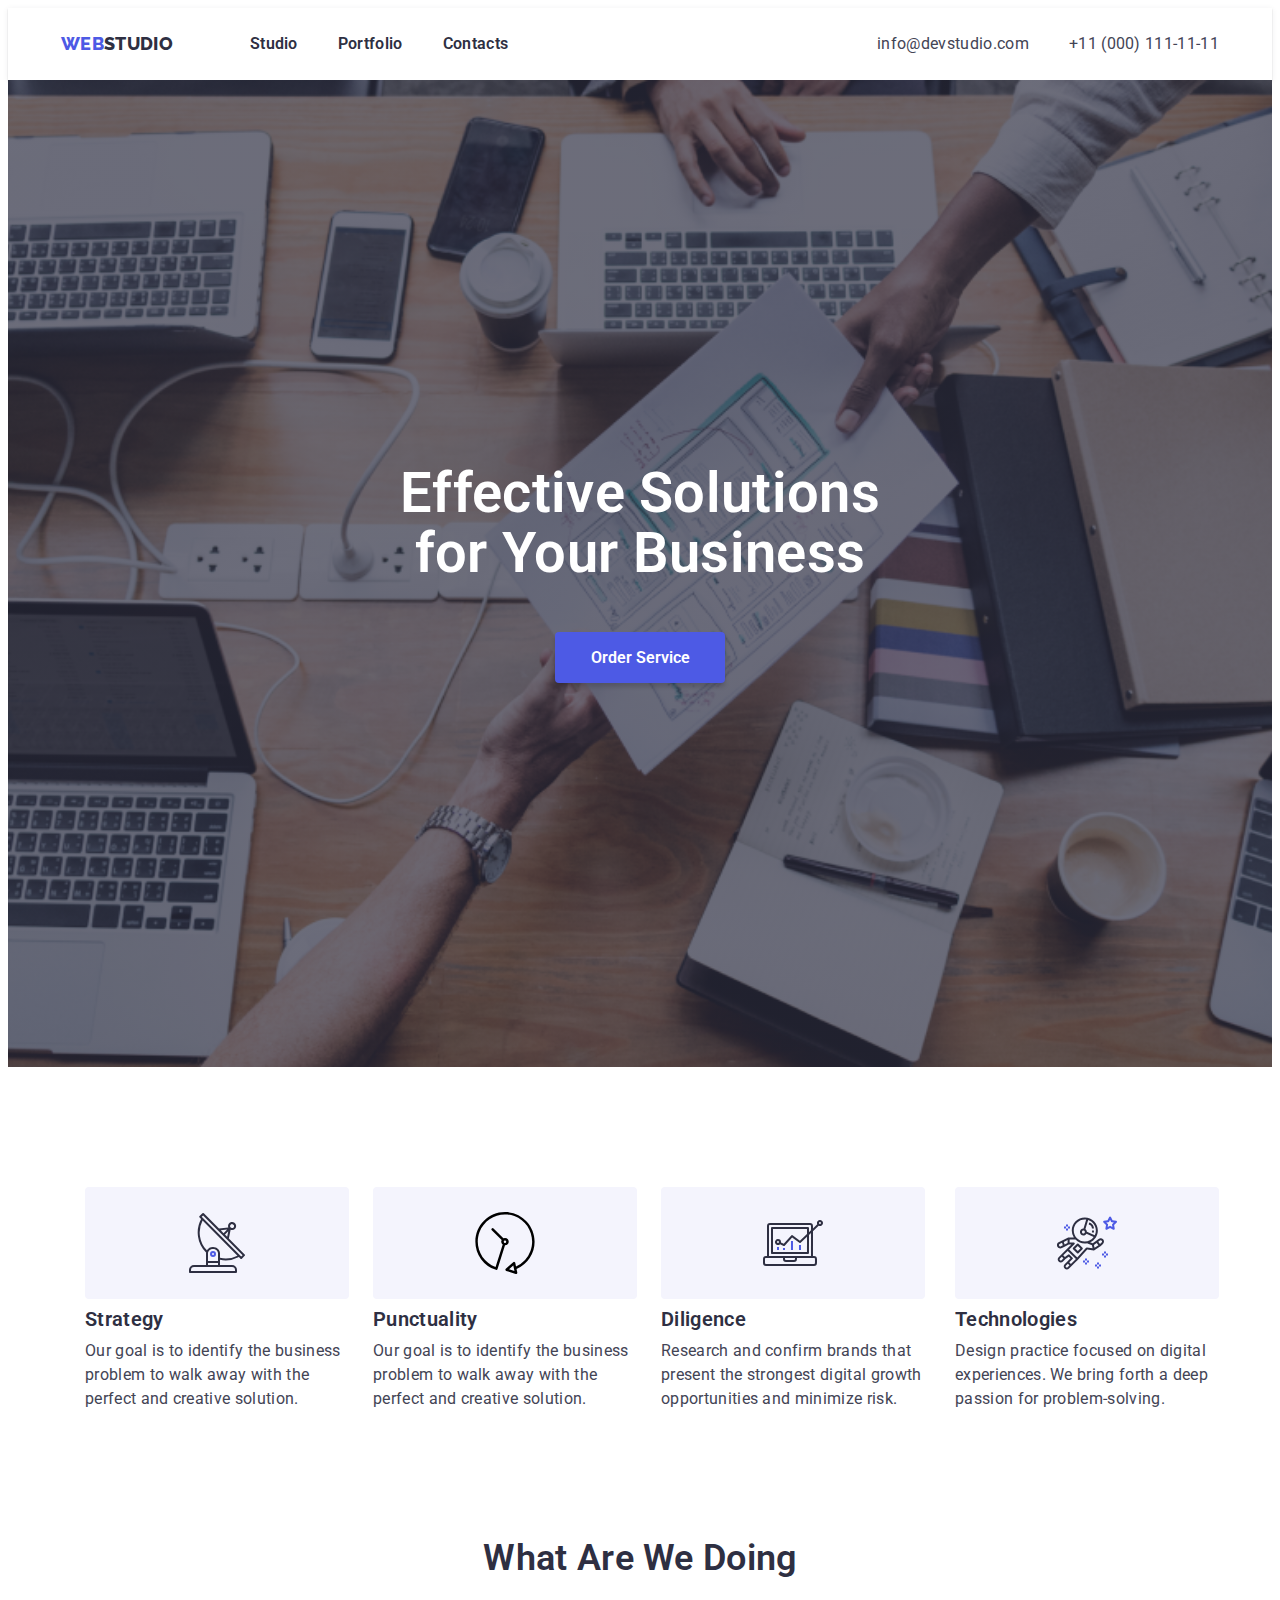
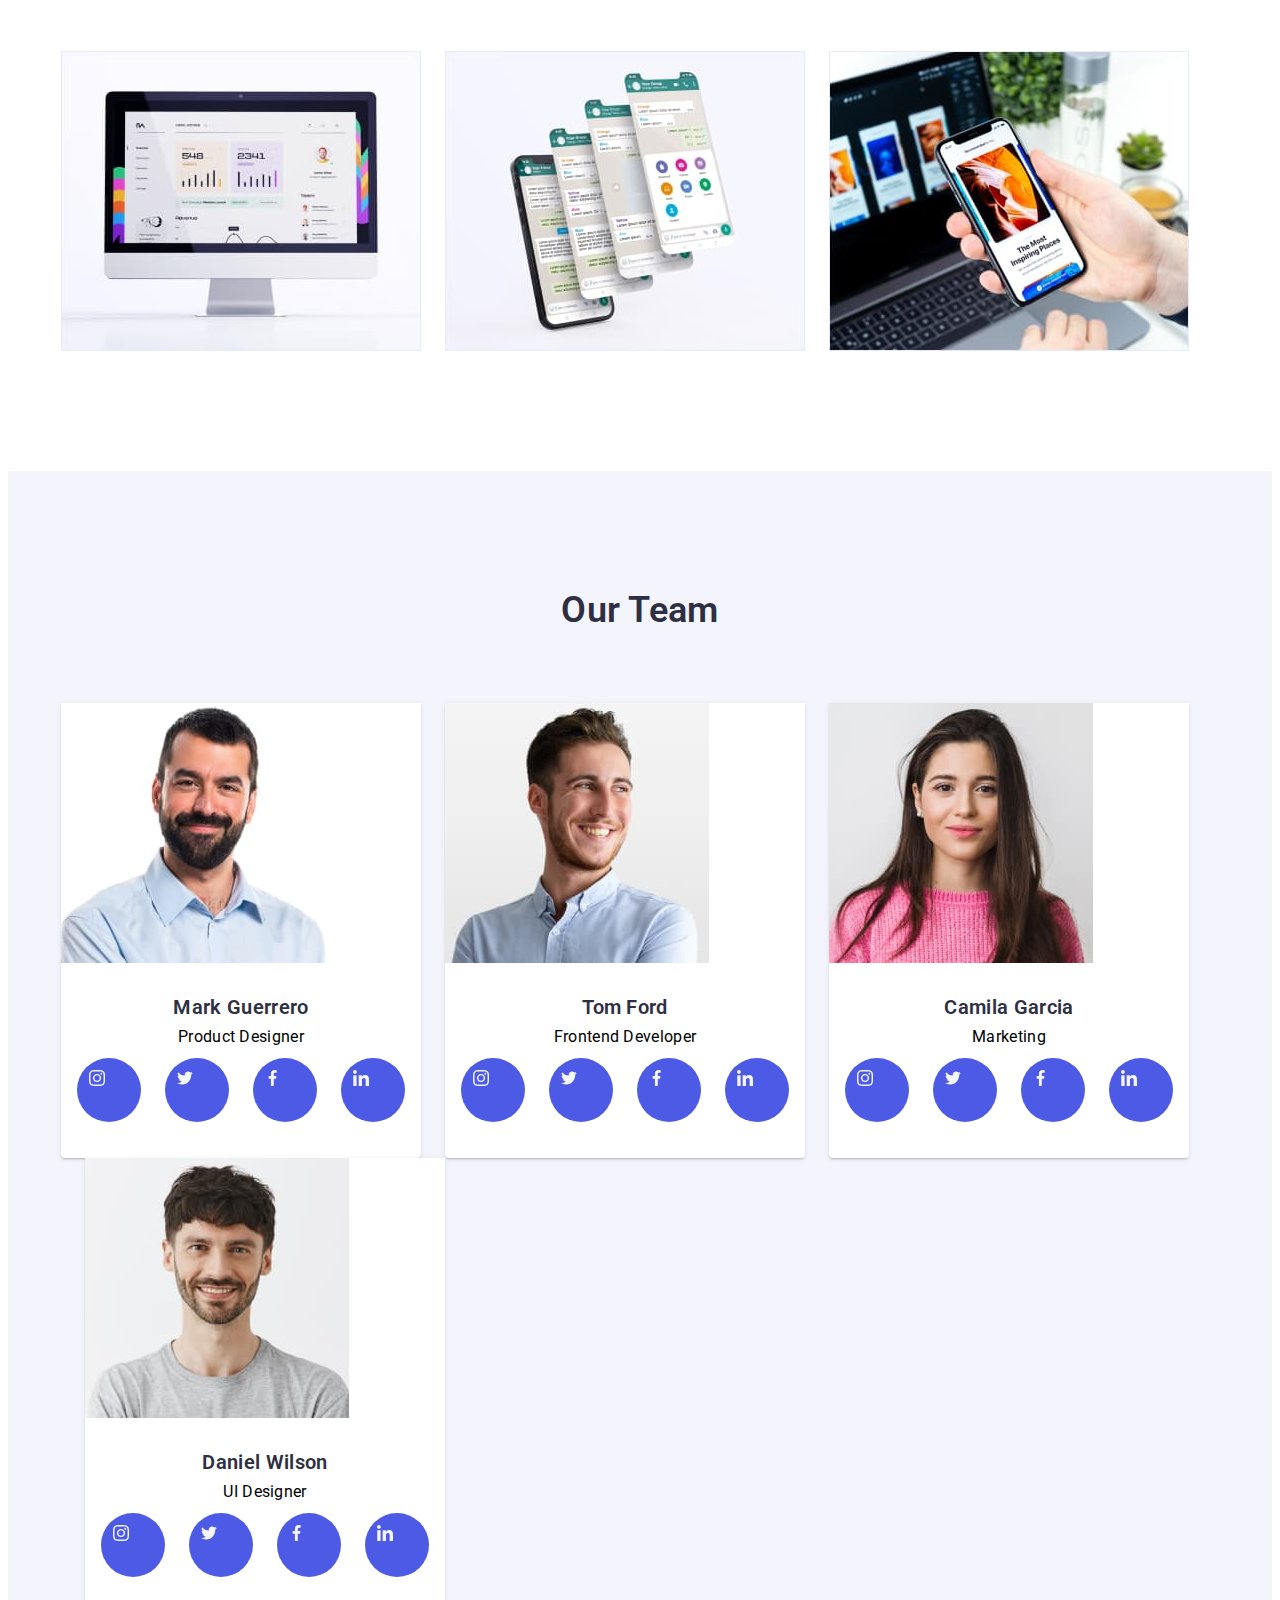
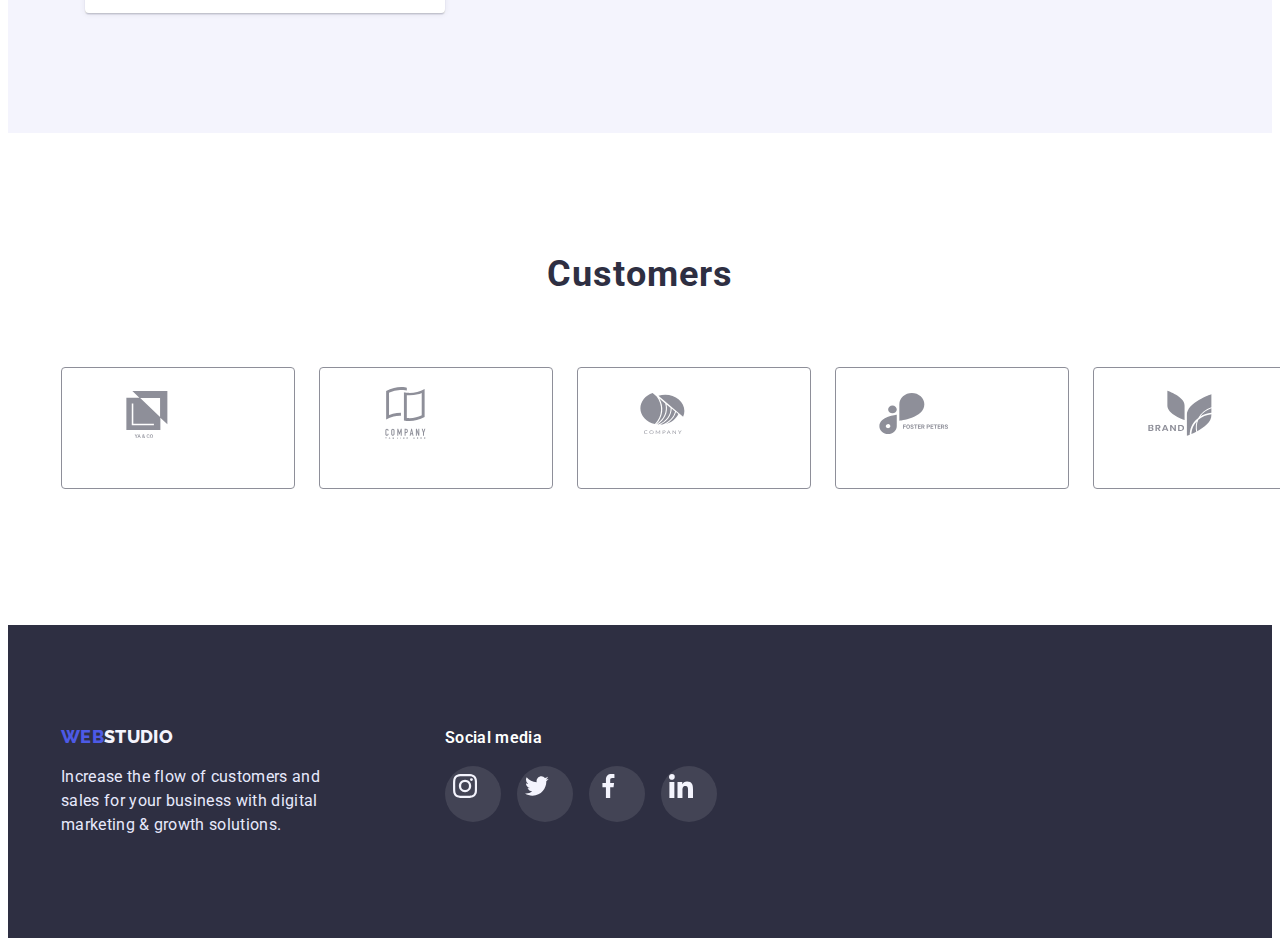
==== index.html @ e70487bf "code for HW4" ====
<!DOCTYPE html>
<html lang="en">
  <head>
    <meta charset="UTF-8" />
    <meta http-equiv="X-UA-Compatible" content="IE=edge" />
    <meta name="viewport" content="width=device-width, initial-scale=1.0" />
    <title>Webstudio</title>
    <link rel="preconnect" href="https://fonts.googleapis.com">
<link rel="preconnect" href="https://fonts.gstatic.com" crossorigin>
<link href="https://fonts.googleapis.com/css2?family=Raleway:wght@700;800&family=Roboto:wght@400;500;700;900&display=swap" rel="stylesheet">
    <link
      rel="stylesheet"
      href="https://cdnjs.cloudflare.com/ajax/libs/modern-normalize/1.1.0/modern-normalize.min.css"
      integrity="sha512-wpPYUAdjBVSE4KJnH1VR1HeZfpl1ub8YT/NKx4PuQ5NmX2tKuGu6U/JRp5y+Y8XG2tV+wKQpNHVUX03MfMFn9Q=="
      crossorigin="anonymous"
      referrerpolicy="no-referrer"
    />
    <link rel="stylesheet" href="css/styles.css" />
  </head>
  <body>
    <div class="header-box">
      <header class="container">
        <div class="top-menu">
          <nav class="top-menu-nav">
            <a class="references" href="/">
              <span class="logo-part1"> Web</span
              ><span class="logo-part2">studio</span>
            </a>
            <ul class="list navigation-row">
              <li class="item">
                <a class="references menu" href="/"> Studio</a>
              </li>
              <li class="item">
                <a class="references menu" href="porfolio.html"> Portfolio</a>
              </li>
              <li class="item">
                <a class="references menu" href="/"> Contacts</a>
              </li>
            </ul>
          </nav>

          <ul class="list contacts-row">
            <li class="item">
              <a class="references contacts" href="mailto:info@devstudio.com"
                >info@devstudio.com</a
              >
            </li>
            <li class="item">
              <a class="references contacts" href="tel:+110001111111"
                >+11 (000) 111-11-11</a
              >
            </li>
          </ul>
        </div>
      </header>
    </div>
    <main>
      <section class="hero">
        <h1 class="hero-title">Effective Solutions for Your Business</h1>
        <button type="button" class="button">
          <span class="button-text">Order Service</span>
        </button>
      </section>
        <section class="section ">
          <div class="container">
          <!--Delite h2text with CSS-->
          <h2 class="hide">About us</h2>
          <ul class="list about-description">
            <li class="item icon-background">
              <div class="item-icon">
              <svg class="icon-description" >
                <use href="./images/icons.svg#icon-antenna"></use>
              </svg>
              </div>
              <h3 class="about-titles">Strategy</h3>
              <p class="about-text">
                Our goal is to identify the business problem to walk away with
                the perfect and creative solution.
              </p>
            </li>
            <li class="item icon-background">
              <div class="item-icon">
                <svg class="icon-description">
                  <use href="./images/icons.svg#icon-clock"></use>
                </svg>
              </div>
              <h3 class="about-titles">Punctuality</h3>
              <p class="about-text">
                Our goal is to identify the business problem to walk away with
                the perfect and creative solution.
              </p>
            </li>
            <li class="item icon-background">
              <div class="item-icon">
                <svg class="icon-description">
                  <use href="./images/icons.svg#icon-diagram-1"></use>
                </svg>
              </div>
              <h3 class="about-titles">Diligence</h3>
              <p class="about-text">
                Research and confirm brands that present the strongest digital
                growth opportunities and minimize risk.
              </p>
            </li>
            <li class="item icon-background">
              <div class="item-icon">
                 <svg class="icon-description">
                  <use href="./images/icons.svg#icon-astronaut-1"></use>
                </svg>
                 </div>
              <h3 class="about-titles">Technologies</h3>
              <p class="about-text">
                Design practice focused on digital experiences. We bring forth a
                deep passion for problem-solving.
              </p>
            </li>
          </ul>
          </div>
        </section>
        <section class="section-no-padding">
          <div class="container">
          <h2 class="product-title">What are we doing</h2>
          <ul class="list product-list">
            <li class="item">
              <img
                src="./images/laptop.jpg"
                alt="Design_for_laptops"
                width="360"
              />
            </li>
            <li class="item">
              <img
                src="./images/mobile.jpg"
                alt="Design_for_mobile_phones"
                width="360"
              />
            </li>
            <li class="item">
              <img
                src="./images/adaptive.jpg"
                alt="Adaptive_design"
                width="360"
              />
            </li>
          </ul>
          </div>
        </section>
      <section class="team section">
        <div class="container">
          <h2 class="team-title">Our Team</h2>
          <ul class="list team-list">
            <li class="item">
              <article class="card">
                <img
                  src="./images/mark.jpg"
                  alt="Picture_of_Product_Designer"
                  width="264"
                />
                <div class="card-description">
                  <h3 class="picture-title">Mark Guerrero</h3>
                  <p class="profession">Product Designer</p>
                
                <ul class="sm-list">
                  <li class="item"> <a href='/' class="sm-button"> <svg class="sm-icon">
                    <use href="./images/icons.svg#icon-instagram-2"></use>
                  </svg> </a></li>
                   <li class="item"> <a href='/' class="sm-button"> <svg class="sm-icon">
                    <use href="./images/icons.svg#icon-twiter"></use>
                  </svg></a> </li>
                   <li class="item"> <a href='/' class="sm-button"> <svg class="sm-icon">
                    <use href="./images/icons.svg#icon-facebook"></use>
                  </svg> </a></li>
                  <li class="item"> <a href='/' class="sm-button"> <svg class="sm-icon"> 
                    <use href="./images/icons.svg#icon-linkedin-1"></use>
                  </svg> </a> </li>
                </ul>
                </div>
              </article>
            </li>
            <li class="item">
              <article class="card">
                <img
                  src="./images/tom.jpg"
                  alt="Frontend_Developerr"
                  width="264"
                />
                <div class="card-description">
                  <h3 class="picture-title">Tom Ford</h3>
                  <p class="profession">Frontend Developer</p>
                  <ul class="sm-list">
                  <li class="item"> <a href='/' class="sm-button"> <svg class="sm-icon">
                    <use href="./images/icons.svg#icon-instagram-2"></use>
                  </svg> </a></li>
                   <li class="item"> <a href='/' class="sm-button"> <svg class="sm-icon">
                    <use href="./images/icons.svg#icon-twiter"></use>
                  </svg></a> </li>
                   <li class="item"> <a href='/' class="sm-button"> <svg class="sm-icon">
                    <use href="./images/icons.svg#icon-facebook"></use>
                  </svg> </a></li>
                  <li class="item"> <a href='/' class="sm-button"> <svg class="sm-icon"> 
                    <use href="./images/icons.svg#icon-linkedin-1"></use>
                  </svg> </a> </li>
                </ul>
                </div>
              </article>
            </li>
            <li class="item">
              <article class="card">
                <img
                  src="./images/camilla.jpg"
                  alt="Picture_of_Marketingr"
                  width="264"
                />
                <div class="card-description">
                  <h3 class="picture-title">Camila Garcia</h3>
                  <p class="profession">Marketing</p>
                  <ul class="sm-list">
                  <li class="item"> <a href='/' class="sm-button"> <svg class="sm-icon">
                    <use href="./images/icons.svg#icon-instagram-2"></use>
                  </svg> </a></li>
                   <li class="item"> <a href='/' class="sm-button"> <svg class="sm-icon">
                    <use href="./images/icons.svg#icon-twiter"></use>
                  </svg></a> </li>
                   <li class="item"> <a href='/' class="sm-button"> <svg class="sm-icon">
                    <use href="./images/icons.svg#icon-facebook"></use>
                  </svg> </a></li>
                  <li class="item"> <a href='/' class="sm-button"> <svg class="sm-icon"> 
                    <use href="./images/icons.svg#icon-linkedin-1"></use>
                  </svg> </a> </li>
                </ul>
                </div>
              </article>
            </li>
            <li class="item">
              <article class="card">
                <img
                  src="./images/daniel.jpg"
                  alt="Picture_of_UI_Designer"
                  width="264"
                />
                <div class="card-description">
                  <h3 class="picture-title">Daniel Wilson</h3>
                  <p class="profession">UI Designer</p>
                  <ul class="sm-list">
                  <li class="item"> <a href='/' class="sm-button"> <svg class="sm-icon">
                    <use href="./images/icons.svg#icon-instagram-2"></use>
                  </svg> </a></li>
                   <li class="item"> <a href='/' class="sm-button"> <svg class="sm-icon">
                    <use href="./images/icons.svg#icon-twiter"></use>
                  </svg></a> </li>
                   <li class="item"> <a href='/' class="sm-button"> <svg class="sm-icon">
                    <use href="./images/icons.svg#icon-facebook"></use>
                  </svg> </a></li>
                  <li class="item"> <a href='/' class="sm-button"> <svg class="sm-icon"> 
                    <use href="./images/icons.svg#icon-linkedin-1"></use>
                  </svg> </a> </li>
                </ul>
                </div>
              </article>
            </li>
          </ul>
        </div>
      </section>
      <section class="section">
        <div class="container">
        <h2 class="customers-title">Customers</h2>
        <ul class="customers-list">
          <li class="item"> <a class="customers-logo" href="/">
           <svg class="customers-icon" width="104" height="56">
          <use href="./images/icons.svg#icon-yako"></use>
           </svg>
          </a>
          </li>
            <li class="item"> <a class="customers-logo" href="/">
           </svg>
           <svg class="customers-icon">
          <use href="./images/icons.svg#icon-company_flag"></use>
           </svg>
          </a>
          </li>
            <li class="item"> <a  class="customers-logo" href="/">
           <svg class="customers-icon">
          <use href="./images/icons.svg#icon-company_nut"></use>
           </svg>
          </a>
          </li>
            <li class="item"> <a class="customers-logo" href="/">
           <svg class="customers-icon">
          <use href="./images/icons.svg#icon-foster_peters"></use>
           </svg>
          </a>
          </li>
            <li class="item"> <a class="customers-logo" href="/">
           <svg class="customers-icon">
          <use href="./images/icons.svg#icon-brand_leaf"></use>
           </svg>
          </a>
          </li>
           <li class="item"> <a class="customers-logo" href="/">
           <svg class="customers-icon">
          <use href="./images/icons.svg#icon-company_cube"></use>
           </svg>
          </a>
          </li>
        </ul>
        </div>
      </section>
    </main>
    <footer class="footer">
      <div class="container footer-content">
        <div class="footer-description">
        <a class="references" href="/">
          <span class="logo-part1"> Web</span
          ><span class="logo-footer">studio</span>
        </a>
        <p class="footer-text">
          Increase the flow of customers and sales for your business with
          digital marketing & growth solutions.
        </p>
        </div>
        <div class="footer-sm">
          <p class="footer-sm-text">Social media</p>
          <ul class="sm-list">
                  <li class="sm-item"> <a href='/' class="footer-sm-button"> <svg class="footer-sm-icon">
                    <use href="./images/icons.svg#icon-instagram-2"></use>
                  </svg> </a></li>
                   <li class="sm-item"> <a href='/' class="footer-sm-button"> <svg class="footer-sm-icon">
                    <use href="./images/icons.svg#icon-twiter"></use>
                  </svg></a> </li>
                   <li class="sm-item"> <a href='/' class="footer-sm-button"> <svg class="footer-sm-icon">
                    <use href="./images/icons.svg#icon-facebook"></use>
                  </svg> </a></li>
                  <li class="sm-item"> <a href='/' class="footer-sm-button"> <svg class="footer-sm-icon"> 
                    <use href="./images/icons.svg#icon-linkedin-1"></use>
                  </svg> </a> </li>
                </ul>
        </div>
      </div>
    </footer>
  </body>
</html>
---- css/styles.css ----
:root {
    --primary-title-color: #2E2F42;
    --primary-text-color: #434455;
}

body {
    font-family: 'Roboto', sans-serif;
    background-color: #FFFFFF;
    letter-spacing: 0.02em;
}

h1, h2, h3, h4, h5, h6, p {
    margin-top:0;
    margin-bottom: 0;
}
img {
    display: block;
    max-width: 100%;
}

.list {
    list-style-type: none;
    padding: 0;
    margin: 0;
}

.references {
    display: block;
    text-decoration: none;
    color: inherit;
}
.container {
    width: 1158px;
    padding-right: 15px ;
    padding-left: 15px;
    margin-right: auto;
    margin-left: auto;
} 

.header-box {
    box-shadow: 0px 2px 1px rgba(46, 47, 66, 0.08), 0px 1px 1px rgba(46, 47, 66, 0.16), 0px 1px 6px rgba(46, 47, 66, 0.08);
}

.logo-part1 {
    font-family: 'Raleway', sans-serif;
    text-transform: uppercase;
    color:#4D5AE5;
    font-weight: 800;
    font-size: 18px;
    line-height: 1.33;
}

.logo-part2 {
    font-family: 'Raleway', sans-serif;
    text-transform: uppercase;
    color: var(--primary-title-color);
    font-weight: 800;
    font-size: 18px;
    line-height: 1.33;   
}

.menu {
    font-weight: 600;
    font-size: 16px;
    line-height: 1.5;
    color: var(--primary-title-color);
    padding-top: 24px;
    padding-bottom: 24px;

}
.menu:hover,
.menu:focus {
    color: #434455;
}
.menu:active {
    color: #4D5AE5;
}

.navigation-row {
    display: flex;
    margin-left: 77px;
    
}

.navigation-row .item + .item{
    margin-left: 40px;
}
.contacts {
    font-size: 16px;
    line-height: 1.5;
    color: var(--primary-text-color);
    padding-top: 24px;
    padding-bottom: 24px;
}

.contacts:hover,
.contacts:focus {
    color: #4D5AE5;
}
.contacts-row {
    display:flex;
    margin-left: auto;

}
.contacts-row .item +.item {
    margin-left: 40px;
}
.top-menu {
    display: flex;
    align-items: center;
    justify-content: flex-start;

}
.top-menu-nav {
    display: flex;
    align-items: center;
    justify-content: flex-start;
}

.hero{
    background-color: #2E2F42;
    text-align: center;
    align-items: center;
    justify-content: center;
    padding-top: 192px;
    padding-bottom: 192px;
    display: flex;
    flex-direction: column;
    max-width: 1440px;
    min-height: 603px;
    background-image: linear-gradient(to right, rgba(46, 47, 66, 0.7), rgba(46, 47, 66, 0.7)), url(../images/people-office.png);
    background-repeat: no-repeat;
    background-size: cover;
    background-position: center;
    margin-left: auto;
    margin-right: auto;
}

.hero-title {
    font-weight: 600;
    font-size: 56px;
    line-height: 1.07;
    text-align: center;
    color: #FFFFFF;
    margin-bottom: 48px;
    max-width: 492px;
    display: inline-block;
}
    
.button {
    min-width: 170px;
    height: 51px;
    background: #4D5AE5;
    font-family: inherit;
    cursor: pointer;
    box-shadow: 0px 4px 4px rgba(0, 0, 0, 0.15);
    border-radius: 4px;
    padding: 16px 32px;
    border: none ;
}
.button:hover, 
.button:focus {
    background-color: #4D5AE5;
    box-shadow: 0px 4px 4px rgba(0, 0, 0, 0.15);
    color: #FFFFFF;
}

.button:active {
    background-color: #404BBF;
    color: #FFFFFF;
}

.button-text {
    font-weight: 600;
    font-size: 16px;
    line-height: 1.19;
    color: #FFFFFF;
}
.section {
    padding-top: 120px;
    padding-bottom: 120px;    
}

.section-no-padding {
    padding-top: 0;
    padding-bottom: 0;
}

.hide {
    display: none;
}

.about-description {
    display:flex;
    padding: 0;
    margin: 0;
}
.about-description .item {
    display: block;
    margin-bottom: 8px;
    margin-left: 24px;
    background-position: center;
    border-radius: 4px;
}

.item-icon {
    display: flex;
    justify-content: center;
    align-items: center;
    height: 112px;
    width: 264px;
    border-radius: 4px;
    background-position: center;
    background-color: #F4F4FD;
    margin-bottom: 8px;
 }

.icon-description {
    display: block;
    width: 60px;
    height: 64px;   
}

.icon-description:::before {
    background-color: #F4F4FD;
    height: 112px;
    width: 264px;
}
.about-titles {
    font-weight: 600;
    font-size: 20px;
    line-height: 1.2;
    color: var(--primary-title-color);
    margin-bottom: 8px;
    
}

.about-text {
    font-size: 16px;
    line-height: 1.5;
    color: var(--primary-text-color);
}

.product-title, .team-title {
    font-weight: 600;
    font-size: 36px;
    line-height: 1.11;
    text-align: center;
    text-transform: capitalize;  
    color: var(--primary-title-color);
    margin-bottom: 72px;
}

.product-list {
    display: flex;
    flex-wrap: wrap;
    margin-left: -24px;
    margin-bottom: 120px;
}

.product-list .item {
    max-width: calc(100% /3 - 24px);
    margin-left: 24px;
}

.team {
    background-color: #F4F4FD;
}

.team-list {
    display: flex;
    flex-wrap: wrap;
}

.team-list .item{
    background-color: #FFFFFF;
}

.team-list .item + .item {
    margin-left: 24px;
}

.card {
    box-shadow: 0px 1px 6px rgba(46, 47, 66, 0.08), 0px 1px 1px rgba(46, 47, 66, 0.16), 0px 2px 1px rgba(46, 47, 66, 0.08);
    border-radius: 0px 0px 4px 4px;
}

/* .card:hover > .references > img {
    visibility: hidden;
}

 .card:hover{
    width: 360px;
    height: 300px;
    background-color: #4D5AE5;
    padding: 40px 32px;
 } 

.card-img:hover {
    display:none
} */


.card-description {
    padding: 32px 16px 36px 16px;
    text-align: center;
}

.sm-list {
    display: flex;
    list-style-type: none;
    margin-top: 12px;
    padding: 0;
  
}

 .sm-button {
    display: block;
    width: 40px;
    height: 40px;
    margin: 0;
    background-color: #4D5AE5;
    border-radius: 50%;
    padding: 12px;
}

.sm-button .item + .item {
    margin-left:24px;
}
            
.sm-icon {
    display: block;
    width: 16px;
    height: 16px;
    background-position: center;
}

.picture-title {
    font-weight: 600;
    font-size: 20px;
    line-height: 1.2;
    color: var(--primary-title-color);
    margin-bottom: 8px;
}

.picture-description {
    font-size: 16px;
    line-height: 1.5;
    color: var(--primary-text-color);
}
.customers-title {
    font-family: 'Roboto';
    font-style: normal;
    font-weight: 700;
    font-size: 36px;
    line-height: 1.17;
    text-align: center;
    letter-spacing: 0.03em;    
     color: #2E2F42;
    margin-bottom: 72px;
}
.customers-list {
    display: flex;
    list-style-type: none;
    padding: 0;
}
.customers-list .item + .item {
    margin-left: 24px;
}

.customers-logo {
    display: block;
    width: 168px;
    height: 88px;
    fill: #4D5AE5;
    border: 1px solid #8E8F99;
    border-radius: 4px;
    padding: 16px 32px;
    margin: 0;
}


.customers-logo {
    display: block;
    width: 168px;
    height: 88px;
    color: #8E8F99;;
    fill: #8E8F99;
    border: 1px solid #8E8F99;
    border-radius: 4px;
    padding: 16px 32px;
    margin: 0;
}
.customers-icon {
    display: block;
    width: 104px;
    height: 56px;
    
}
.customers-logo:hover,
.customers-logo:focus {
    border: 1px solid #4D5AE5;
    fill: #4D5AE5;
}
    
.footer {
    background-color: #2E2F42;
    padding-top: 100px;
    padding-bottom: 100px;
}
.footer-content {
    display: flex;
    align-items: baseline;
}

.logo-footer {
    font-family: 'Raleway', sans-serif;
    text-transform: uppercase;
    color: #F4F4FD;
    font-weight: 800;
    font-size: 18px;
    line-height: 1.33;
}

.footer-text {
    font-size: 16px;
    line-height: 1.5;
    color: #E7E9FC;
    margin-top: 16px;
    
}
.footer-description {
width: 264px;
margin-right: 120px;
}

.footer-sm {
    width: 208px;
}
.footer-sm-text {
    font-style: normal;
    font-weight: 600;
    font-size: 16px;
    line-height: 1.5;  
    color: #FFFFFF;
    margin-bottom: 16px  ;

}

.footer-sm-button {
    display: block;
    width: 40px;
    height: 40px;
    background: rgba(255, 255, 255, 0.1);
    border-radius: 50%;
    padding: 8px;
}   
.footer-sm-button:hover,
.footer-sm-button:focus {
    background:#31D0AA;
}
.footer-sm-button:focus {
    background: #31D0AA;
}

.sm-list .sm-item + .sm-item {
    margin-left: 16px;
}
.footer-sm-icon {
    display: block;
    width: 24px;
    height: 24px;
    background-position: center;
}

.section-portfolio {
    padding-top: 96px;
    padding-bottom: 120px;
}

.button-menu {
    box-sizing: border-box;
    background-color:#E7E9FC;
    border: 1px solid #E7E9FC;
    border-radius: 4px;
    font-family: inherit;
    cursor: pointer;
    color: #4D5AE5;
    font-weight: 600;
    font-size: 16px;
    line-height: 1.5;
    letter-spacing: 0.04em;
    padding: 12px 24px;   
}

.button-menu:hover, 
.button-menu:focus {
    background-color: #4D5AE5;
    color: #FFFFFF;
    box-shadow: 0px 3px 1px rgba(0, 0, 0, 0.1), 0px 2px 1px rgba(0, 0, 0, 0.08), 0px 2px 2px rgba(0, 0, 0, 0.12);
    cursor: pointer;
}

.menu-position {
    display: flex;
    flex-wrap: wrap;
    justify-content: center;
    margin-bottom: 72px;
}

.menu-position .item + .item {
    margin-left: 24px;
}
.card-portfolio {
    border-radius: 0px 0px 4px 4px;
}
.card-portfolio:hover,
.card-portfolio:focus {
    box-shadow: 0px 1px 6px rgba(46, 47, 66, 0.08), 0px 1px 1px rgba(46, 47, 66, 0.16), 0px 2px 1px rgba(46, 47, 66, 0.08);
    
}
.portfolio-set {
    display: flex;
    flex-wrap: wrap; 
    margin-left:-24px;
    margin-top: -48px;
}

.portfolio-set .item {
    flex-basis: calc(100% / 3 - 24px);
    margin-left: 24px;
    margin-top: 48px;
}

.works-description {
    padding: 32px 16px;
    border-left: 0.5px solid #F4F4FD;
    border-right: 0.5px solid #F4F4FD;
    border-bottom: 0.5px solid #F4F4FD;
    box-shadow: 0px 1px 6px rgba(46, 47, 66, 0.08);
}

/* .hover-img:hover{
    width: 360px;
    height: 300px;
    background-color: #4D5AE5;
    padding: 40px 32px;

}
.hover-text {
    position: absolute;
    width: 1px;
    height: 1px;
    margin: -1px;
    border: 0;
    padding: 0;
    white-space: nowrap;
    clip-path: inset(100%);
    clip: rect(0 0 0 0);
     overflow: hidden;
    
}

.hover-text:hover {
font-family: 'Roboto';
    font-style: normal;
    font-weight: 400;
    font-size: 16px;
    line-height: 1.5;
    color: #F4F4FD;
} */
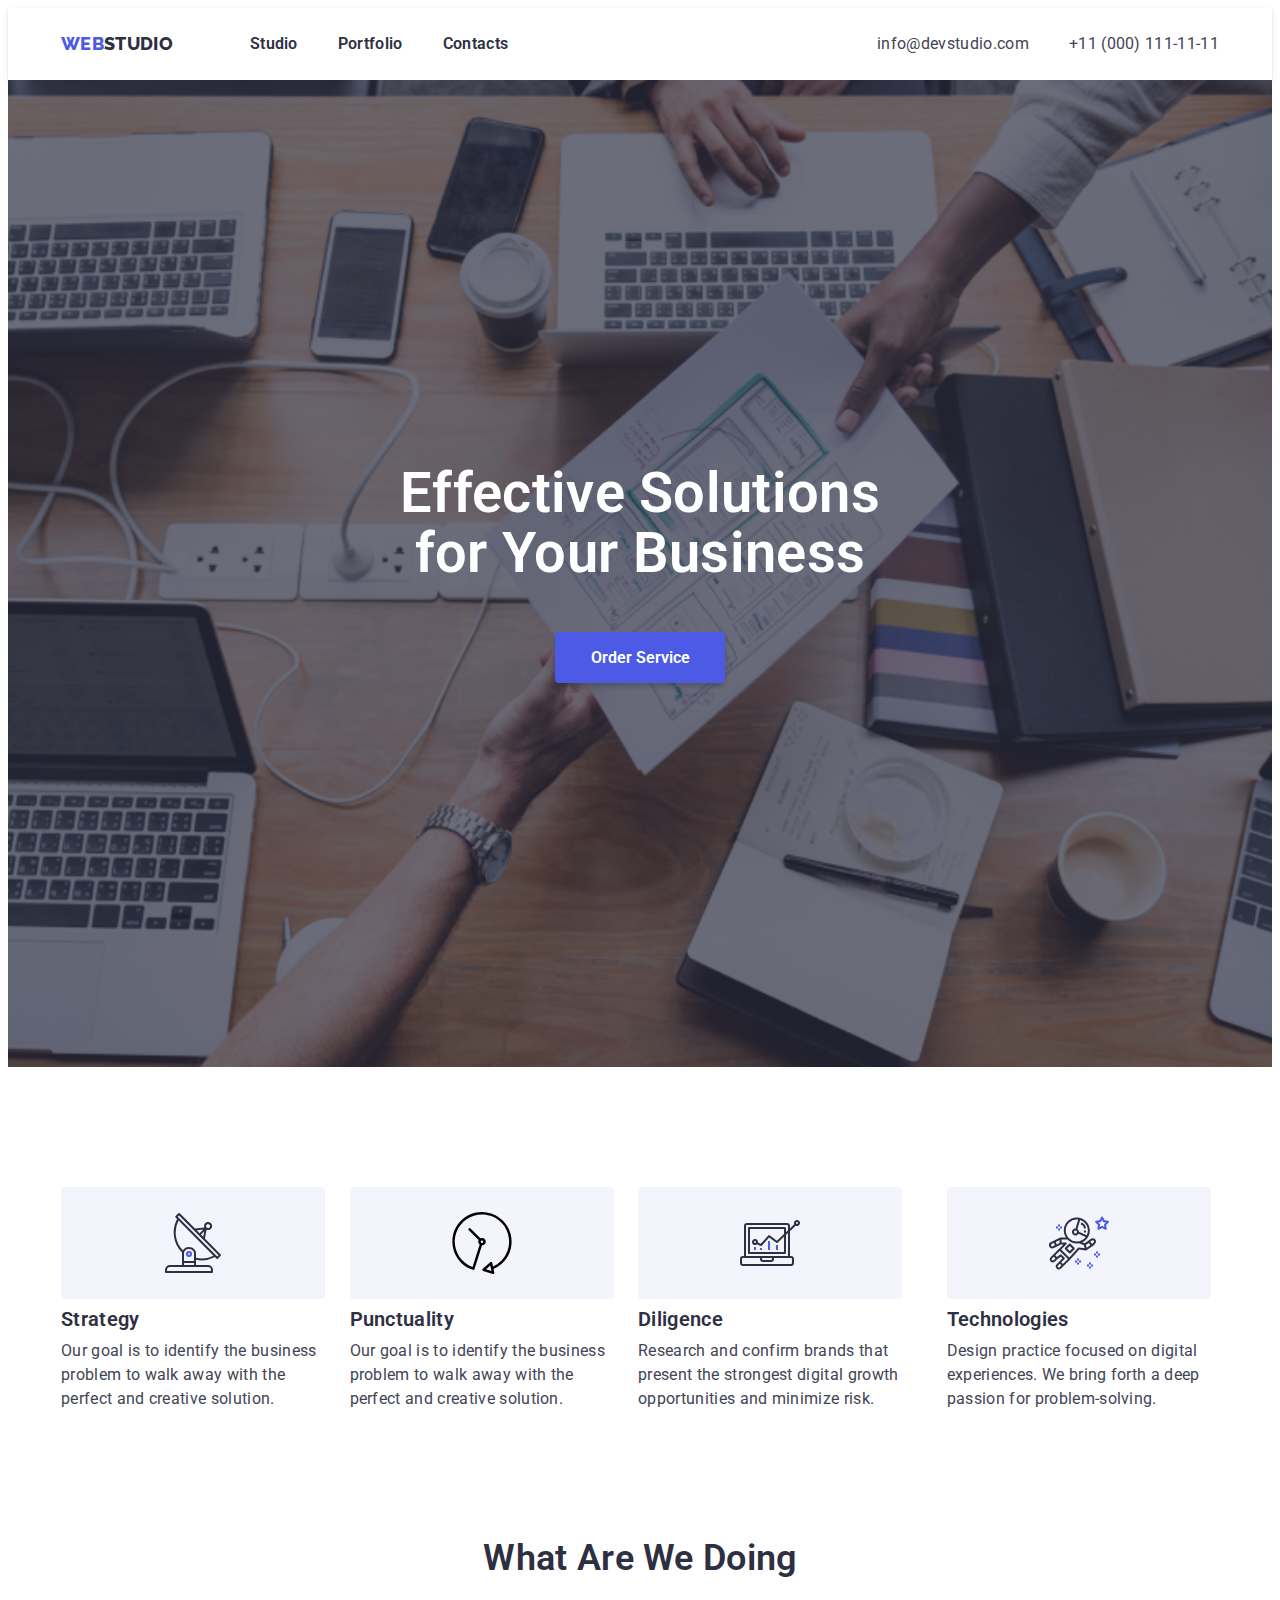
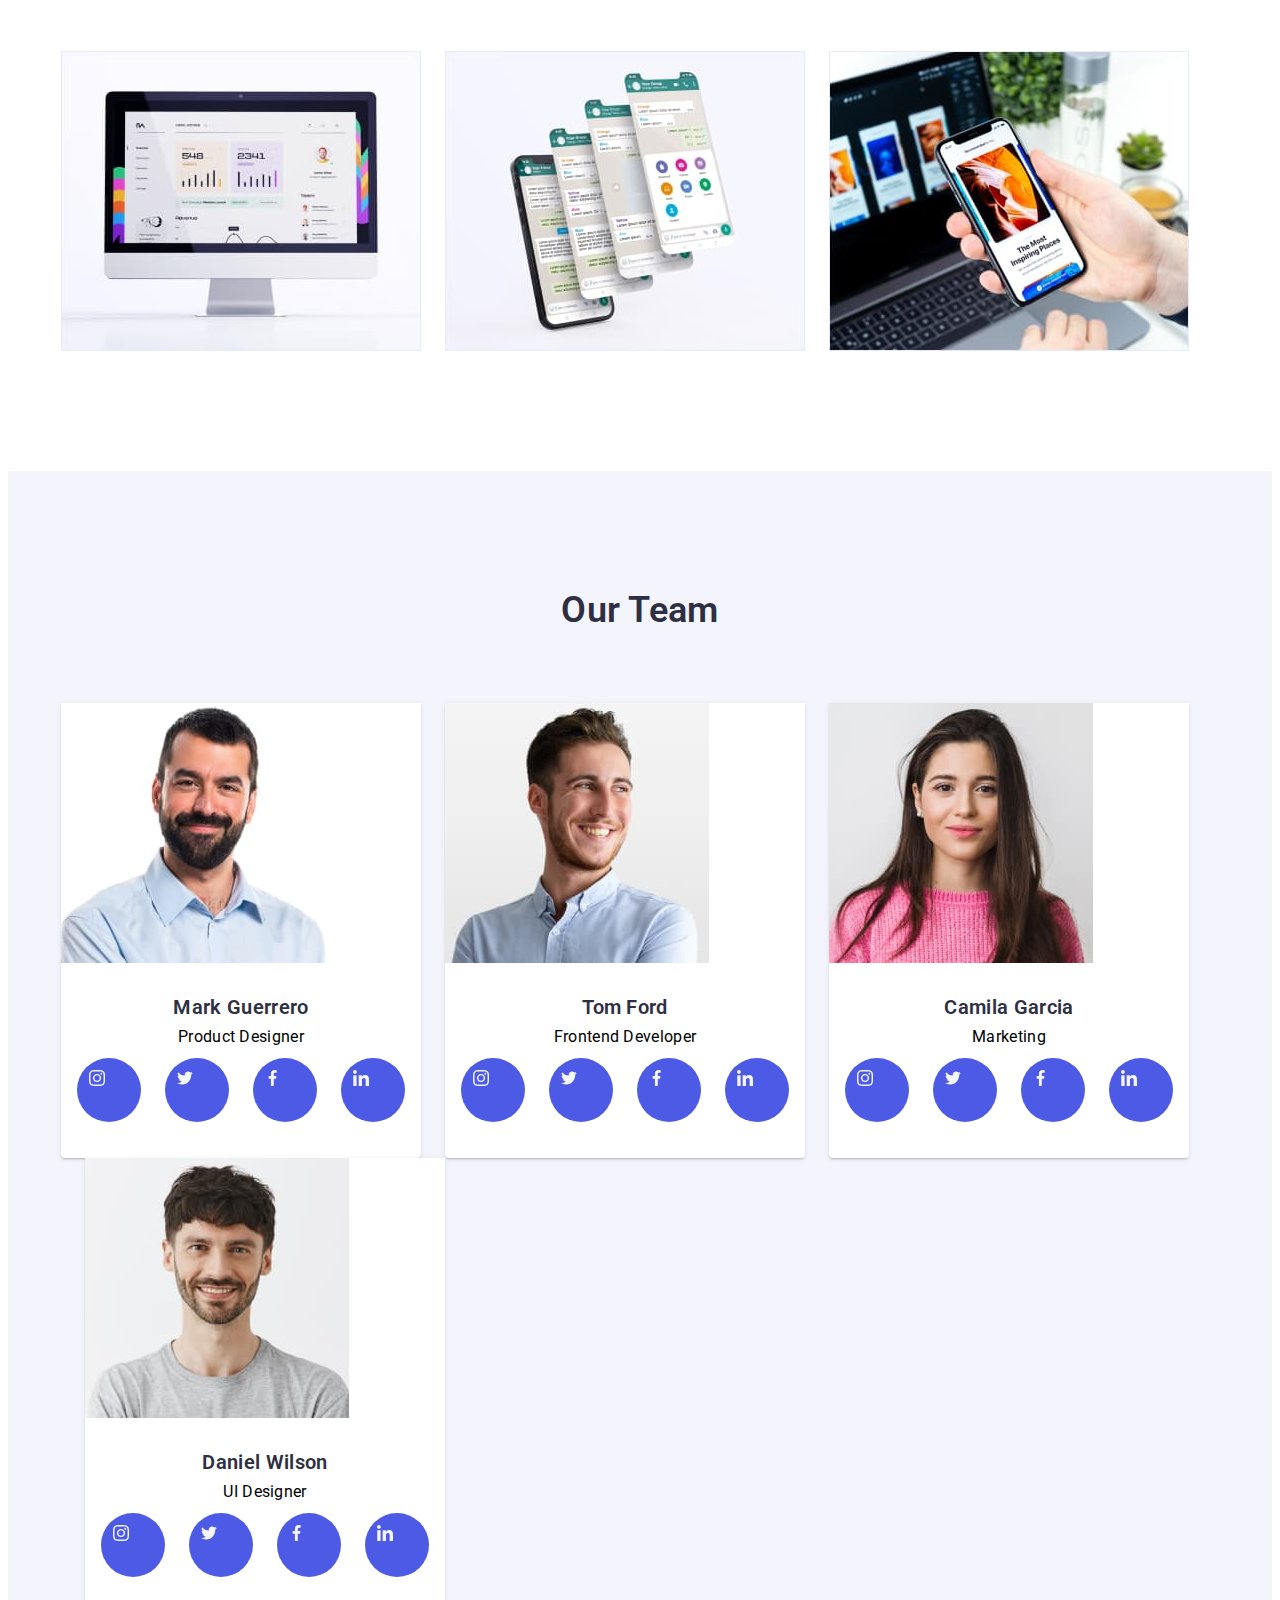
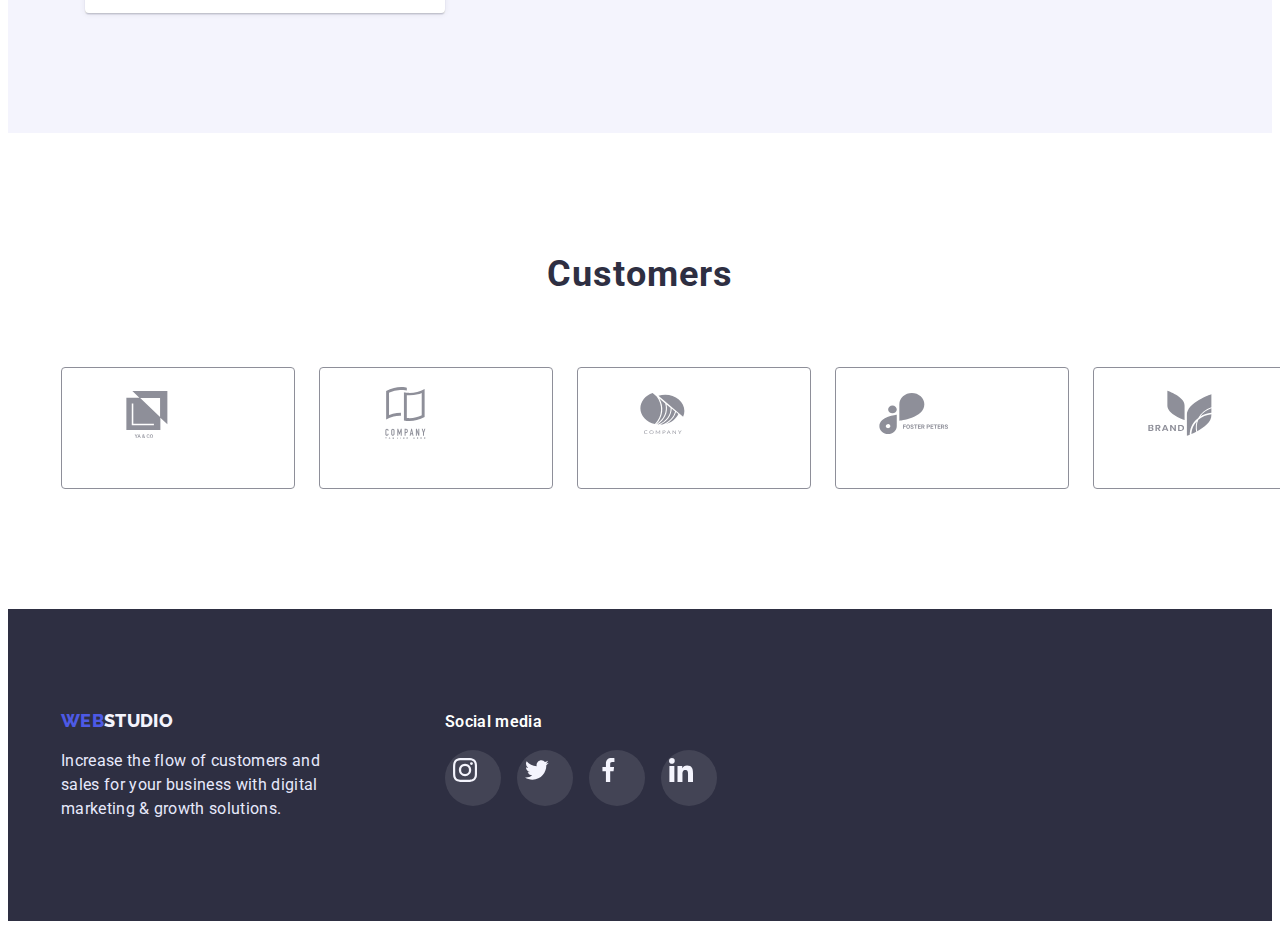
==== commit 2a57f05f: "Corrections after checking" ====
--- a/index.html
+++ b/index.html
@@ -320,7 +320,7 @@
         </div>
         <div class="footer-sm">
           <p class="footer-sm-text">Social media</p>
-          <ul class="sm-list">
+          <ul class="footer-sm-list">
                   <li class="sm-item"> <a href='/' class="footer-sm-button"> <svg class="footer-sm-icon">
                     <use href="./images/icons.svg#icon-instagram-2"></use>
                   </svg> </a></li>
--- a/css/styles.css
+++ b/css/styles.css
@@ -118,7 +118,6 @@
 }
 
 .hero{
-    background-color: #2E2F42;
     text-align: center;
     align-items: center;
     justify-content: center;
@@ -198,9 +197,12 @@
 .about-description .item {
     display: block;
     margin-bottom: 8px;
-    margin-left: 24px;
     background-position: center;
     border-radius: 4px;
+}
+
+.about-description .item + .item{
+    margin-left: 24px;
 }
 
 .item-icon {
@@ -311,6 +313,7 @@
     list-style-type: none;
     margin-top: 12px;
     padding: 0;
+    
   
 }
 
@@ -363,6 +366,7 @@
     display: flex;
     list-style-type: none;
     padding: 0;
+    margin: 0;
 }
 .customers-list .item + .item {
     margin-left: 24px;
@@ -434,6 +438,7 @@
 margin-right: 120px;
 }
 
+
 .footer-sm {
     width: 208px;
 }
@@ -445,6 +450,12 @@
     color: #FFFFFF;
     margin-bottom: 16px  ;
 
+}
+.footer-sm-list {
+    display: flex;
+    list-style-type: none;
+    padding: 0;
+    margin: 0;
 }
 
 .footer-sm-button {
@@ -463,7 +474,8 @@
     background: #31D0AA;
 }
 
-.sm-list .sm-item + .sm-item {
+
+.footer-sm-list .sm-item + .sm-item {
     margin-left: 16px;
 }
 .footer-sm-icon {
@@ -480,7 +492,7 @@
 
 .button-menu {
     box-sizing: border-box;
-    background-color:#E7E9FC;
+    background-color:#F4F4FD;
     border: 1px solid #E7E9FC;
     border-radius: 4px;
     font-family: inherit;
@@ -496,6 +508,7 @@
 .button-menu:hover, 
 .button-menu:focus {
     background-color: #4D5AE5;
+    border: 1px solid transparent;
     color: #FFFFFF;
     box-shadow: 0px 3px 1px rgba(0, 0, 0, 0.1), 0px 2px 1px rgba(0, 0, 0, 0.08), 0px 2px 2px rgba(0, 0, 0, 0.12);
     cursor: pointer;
@@ -514,10 +527,16 @@
 .card-portfolio {
     border-radius: 0px 0px 4px 4px;
 }
-.card-portfolio:hover,
-.card-portfolio:focus {
+
+.card-reference {
+    display: block;
+    text-decoration: none;
+    color: inherit;
+}
+
+.card-reference:hover,
+.card-reference:focus {
     box-shadow: 0px 1px 6px rgba(46, 47, 66, 0.08), 0px 1px 1px rgba(46, 47, 66, 0.16), 0px 2px 1px rgba(46, 47, 66, 0.08);
-    
 }
 .portfolio-set {
     display: flex;
